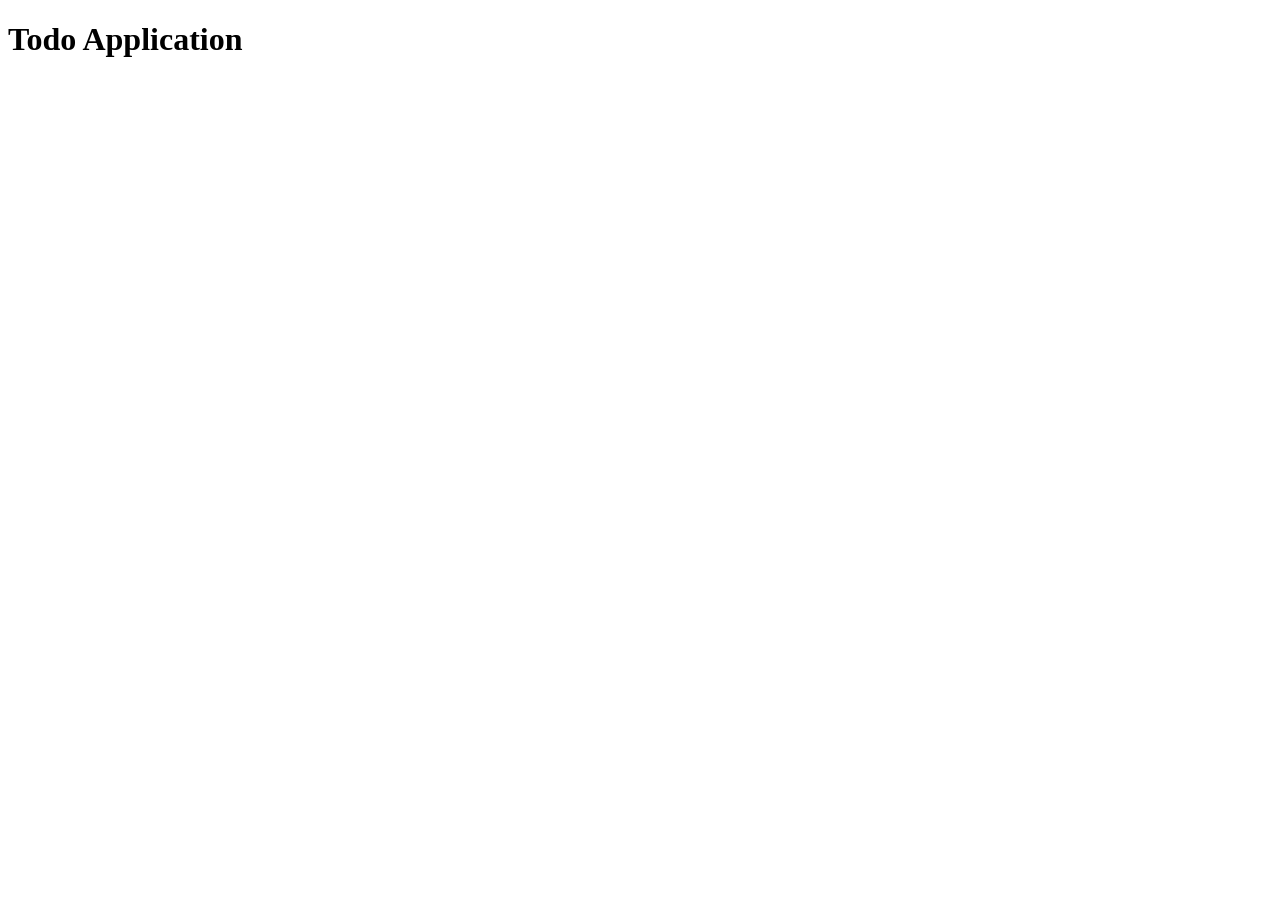
==== index.html @ 10cfd2a4 "chore: initial project setup" ====
<!DOCTYPE html>
<html lang="en">
  <head>
    <meta charset="UTF-8" />
    <meta name="viewport" content="width=device-width, initial-scale=1.0" />
    <title>Todo Application</title>
  </head>
  <body>
    <h1>Todo Application</h1>
  </body>
</html>
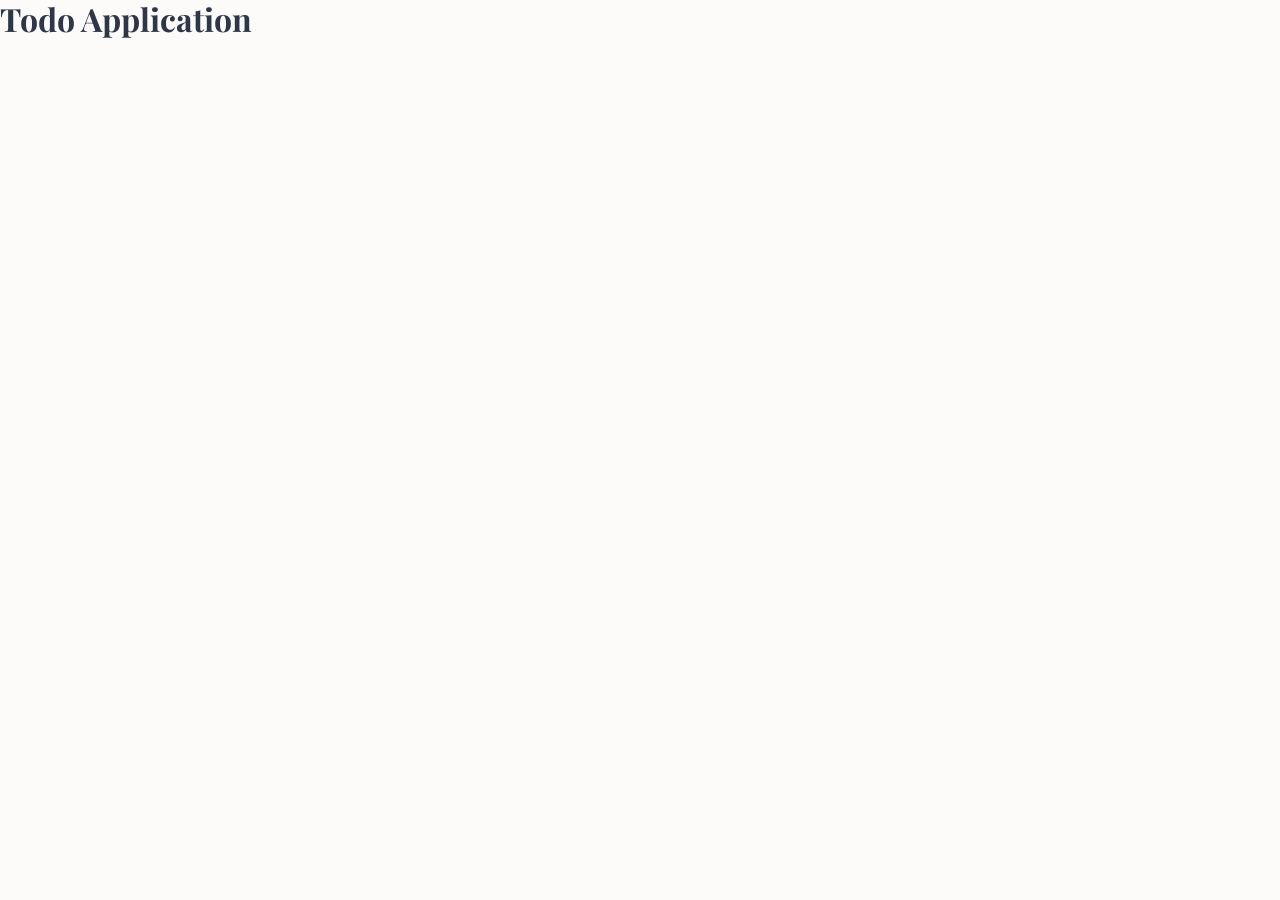
==== commit c7f49f04: "chore: add base css" ====
--- a/index.html
+++ b/index.html
@@ -4,6 +4,15 @@
     <meta charset="UTF-8" />
     <meta name="viewport" content="width=device-width, initial-scale=1.0" />
     <title>Todo Application</title>
+
+    <link rel="preconnect" href="https://fonts.googleapis.com" />
+    <link rel="preconnect" href="https://fonts.gstatic.com" crossorigin />
+    <link
+      href="https://fonts.googleapis.com/css2?family=Montserrat:ital,wght@0,100..900;1,100..900&family=Playfair+Display:ital,wght@0,400..900;1,400..900&display=swap"
+      rel="stylesheet"
+    />
+
+    <link rel="stylesheet" href="css/base.css" />
   </head>
   <body>
     <h1>Todo Application</h1>
--- a/css/base.css
+++ b/css/base.css
@@ -0,0 +1,89 @@
+/* VARIABLES */
+:root {
+  /* Brand Colors*/
+  --color-primary: #003f3d;
+  --color-secondary: #e3fffb;
+  --color-text-dark: #2d3748;
+  --color-text-light: #f7fafc;
+  --color-bg-light: #fcfbfa;
+  --color-border: #e2e8f0;
+
+  /* Typography */
+  --font-heading: "Playfair Display", Georgia, serif;
+  --font-body: "Montserrat", Arial, sans-serif;
+
+  /* Spacing System */
+  --space-xs: 0.25rem;
+  --space-sm: 0.5rem;
+  --space-md: 1rem;
+  --space-lg: 1.5rem;
+  --space-xl: 2rem;
+  --space-xxl: 3rem;
+}
+
+/* RESET AND NORMALIZATION */
+*,
+*::before,
+*::after {
+  box-sizing: border-box;
+  margin: 0;
+  padding: 0;
+}
+
+html {
+  scroll-behavior: smooth;
+  -webkit-text-size-adjust: 100%;
+}
+
+body {
+  min-height: 100vh;
+  background-color: var(--color-bg-light);
+  color: var(--color-text-dark);
+  font-family: var(--font-body);
+  line-height: 1.6;
+}
+
+ul,
+ol {
+  list-style: none;
+}
+
+img,
+picture,
+video,
+svg {
+  max-width: 100%;
+  display: block;
+}
+
+input,
+button,
+textarea,
+select {
+  font: inherit;
+}
+
+h1,
+h2,
+h3,
+h4,
+h5,
+h6 {
+  font-family: var(--font-heading);
+  font-weight: 700;
+  line-height: 1.2;
+  margin-bottom: var(--space-md);
+}
+
+p {
+  margin-bottom: var(--space-md);
+}
+
+a {
+  color: var(--color-primary);
+  text-decoration: none;
+}
+
+a:hover {
+  opacity: 0.9;
+}
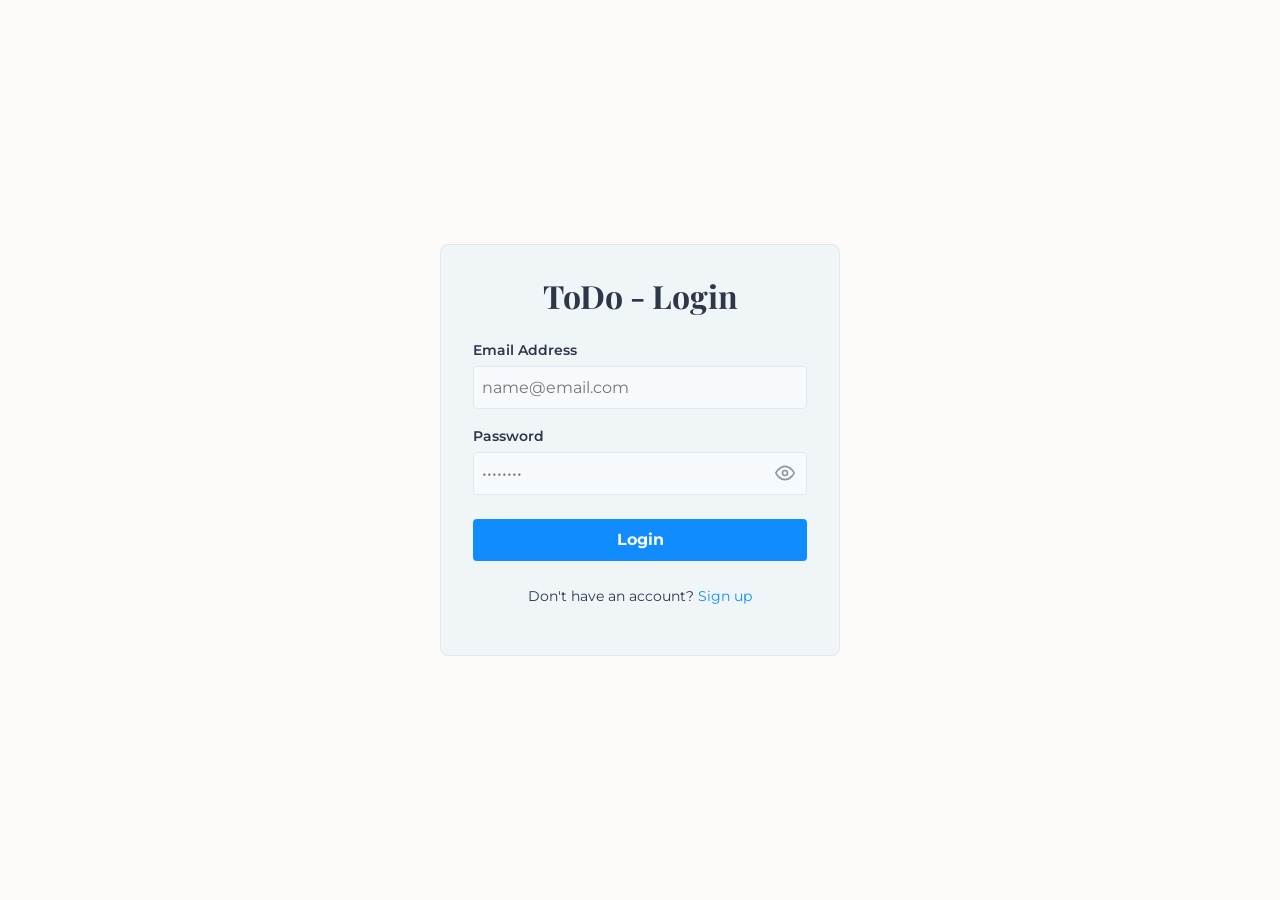
==== commit c54913a6: "feat: implement the workspace page" ====
--- a/index.html
+++ b/index.html
@@ -3,18 +3,172 @@
   <head>
     <meta charset="UTF-8" />
     <meta name="viewport" content="width=device-width, initial-scale=1.0" />
-    <title>Todo Application</title>
-
+    <title>ToDo - Workspace</title>
     <link rel="preconnect" href="https://fonts.googleapis.com" />
     <link rel="preconnect" href="https://fonts.gstatic.com" crossorigin />
     <link
       href="https://fonts.googleapis.com/css2?family=Montserrat:ital,wght@0,100..900;1,100..900&family=Playfair+Display:ital,wght@0,400..900;1,400..900&display=swap"
       rel="stylesheet"
     />
-
     <link rel="stylesheet" href="css/base.css" />
+    <link rel="stylesheet" href="css/login-signup.css" />
+    <link rel="stylesheet" href="css/workspace.css" />
   </head>
   <body>
-    <h1>Todo Application</h1>
+    <!-- Header -->
+    <header class="workspace-header">
+      <div class="header-container">
+        <div class="header-brand">ToDo</div>
+        <button id="logoutBtn" class="logout-btn">
+          <svg
+            class="logout-icon"
+            viewBox="0 0 24 24"
+            fill="none"
+            stroke="currentColor"
+            stroke-width="2"
+            stroke-linecap="round"
+            stroke-linejoin="round"
+          >
+            <path d="M9 21H5a2 2 0 0 1-2-2V5a2 2 0 0 1 2-2h4"></path>
+            <polyline points="16 17 21 12 16 7"></polyline>
+            <line x1="21" y1="12" x2="9" y2="12"></line>
+          </svg>
+          <span>Logout</span>
+        </button>
+      </div>
+    </header>
+
+    <!-- Main Workspace Grid Layout -->
+    <main class="workspace-container">
+      <!-- Top Actions Section -->
+      <section class="workspace-actions">
+        <div class="actions-title-block">
+          <h1>My Workspace</h1>
+          <p>Manage your focus and orchestrate your productivity.</p>
+        </div>
+
+        <!-- Status Filter Toggles -->
+        <div class="filter-group">
+          <button data-status="" class="filter-btn active">All</button>
+          <button data-status="pending" class="filter-btn">Pending</button>
+          <button data-status="done" class="filter-btn">Done</button>
+        </div>
+      </section>
+
+      <div class="workspace-grid">
+        <!-- Left Panel: Task Creation Form -->
+        <aside class="sidebar-panel">
+          <div class="card-panel">
+            <h2>Create Task</h2>
+            <form id="taskForm" novalidate>
+              <div class="form-group">
+                <label for="taskTitle">Title</label>
+                <input
+                  type="text"
+                  id="taskTitle"
+                  class="form-input"
+                  placeholder="What needs to be done?"
+                  maxlength="255"
+                />
+                <p id="titleError" class="error-text" aria-live="assertive"></p>
+              </div>
+
+              <div class="form-group">
+                <div class="label-row">
+                  <label for="taskDescription">Description</label>
+                  <button type="button" id="aiGenBtn" class="ai-btn">
+                    <svg
+                      class="ai-icon"
+                      viewBox="0 0 24 24"
+                      fill="none"
+                      stroke="currentColor"
+                      stroke-width="2"
+                    >
+                      <polygon
+                        points="12 2 15.09 8.26 22 9.27 17 14.14 18.18 21.02 12 17.77 5.82 21.02 7 14.14 2 9.27 8.91 8.26 12 2"
+                      ></polygon>
+                    </svg>
+                    <span>Generate via AI</span>
+                  </button>
+                </div>
+                <textarea
+                  id="taskDescription"
+                  class="form-input form-textarea"
+                  placeholder="Add context or use AI to draft details..."
+                  rows="4"
+                ></textarea>
+              </div>
+
+              <button type="submit" class="login-btn">Create Task</button>
+            </form>
+          </div>
+        </aside>
+
+        <!-- Right Panel: Tasks Content List -->
+        <section class="content-panel">
+          <!-- Dynamic tasks injection container target -->
+          <div id="taskContainer" class="task-list-feed"></div>
+
+          <!-- Empty State Graphic Box -->
+          <div id="emptyState" class="empty-state-box hidden">
+            <div class="empty-icon-circle">
+              <svg
+                viewBox="0 0 24 24"
+                fill="none"
+                stroke="currentColor"
+                stroke-width="1.5"
+              >
+                <path
+                  d="M22 19a2 2 0 0 1-2 2H4a2 2 0 0 1-2-2V5a2 2 0 0 1 2-2h5l2 3h9a2 2 0 0 1 2 2z"
+                ></path>
+              </svg>
+            </div>
+            <h3>No tasks found</h3>
+            <p>
+              Your workspace is clear. Create a new task to start orchestrating
+              your day.
+            </p>
+          </div>
+
+          <!-- Footer Pagination Control Bar -->
+          <footer class="pagination-bar">
+            <div class="pagination-left">
+              <span class="pagination-text" id="paginationInfo"
+                >Showing 0 tasks</span
+              >
+            </div>
+            <div class="pagination-direct-controls">
+              <div class="limit-selector-group">
+                <label for="pageNumberInput" class="pagination-text"
+                  >Page:</label
+                >
+                <input
+                  type="number"
+                  id="pageNumberInput"
+                  class="page-num-input"
+                  value="1"
+                  min="1"
+                />
+              </div>
+              <div class="limit-selector-group">
+                <label for="tasksPerPageSelect" class="pagination-text"
+                  >Per page:</label
+                >
+                <select id="tasksPerPageSelect" class="page-select">
+                  <option value="5" selected>5</option>
+                  <option value="10">10</option>
+                  <option value="25">25</option>
+                  <option value="50">50</option>
+                </select>
+              </div>
+            </div>
+          </footer>
+        </section>
+      </div>
+    </main>
+
+    <script src="js/services/authService.js"></script>
+    <script src="js/services/taskService.js"></script>
+    <script src="js/app.js"></script>
   </body>
 </html>
--- a/css/base.css
+++ b/css/base.css
@@ -1,11 +1,12 @@
 /* VARIABLES */
 :root {
   /* Brand Colors*/
-  --color-primary: #003f3d;
+  --color-primary: #118cff;
   --color-secondary: #e3fffb;
   --color-text-dark: #2d3748;
   --color-text-light: #f7fafc;
   --color-bg-light: #fcfbfa;
+  --color-bg-gray: #f0f5f8;
   --color-border: #e2e8f0;
 
   /* Typography */
--- a/css/login-signup.css
+++ b/css/login-signup.css
@@ -0,0 +1,113 @@
+.login-container {
+  display: flex;
+  justify-content: center;
+  align-items: center;
+  min-height: 100vh;
+  padding: var(--space-lg);
+}
+
+.login-card {
+  background-color: var(--color-bg-gray);
+  border: 1px solid var(--color-border);
+  border-radius: 8px;
+  width: 100%;
+  max-width: 400px;
+  padding: var(--space-xl);
+}
+
+.login-title {
+  text-align: center;
+  color: var(--color-text-dark);
+  margin-bottom: var(--space-lg);
+}
+
+.form-group {
+  margin-bottom: var(--space-md);
+}
+
+.form-group label {
+  display: block;
+  margin-bottom: var(--space-xs);
+  font-weight: 600;
+  font-size: 14px;
+  color: var(--color-text-dark);
+}
+
+.form-input {
+  width: 100%;
+  padding: var(--space-sm);
+  background-color: var(--color-text-light);
+  border: 1px solid var(--color-border);
+  border-radius: 4px;
+  color: var(--color-text-dark);
+}
+
+.form-input:focus {
+  border-color: var(--color-primary);
+  outline: none;
+}
+
+.password-wrapper {
+  position: relative;
+  display: flex;
+  align-items: center;
+}
+
+.password-wrapper .form-input {
+  padding-right: 40px;
+}
+
+.toggle-password-btn {
+  position: absolute;
+  right: 12px;
+  background: none;
+  border: none;
+  padding: 0;
+  cursor: pointer;
+  color: var(--color-text-dark);
+  opacity: 0.5;
+  display: flex;
+  align-items: center;
+  justify-content: center;
+}
+
+.toggle-password-btn:hover {
+  opacity: 0.8;
+}
+
+.toggle-password-btn svg {
+  width: 20px;
+  height: 20px;
+}
+
+.error-text {
+  color: #dc2626;
+  font-size: 13px;
+  font-weight: 400;
+  margin-top: 6px;
+  margin-bottom: 0;
+  display: none;
+}
+
+.login-btn {
+  width: 100%;
+  padding: var(--space-sm) var(--space-md);
+  background-color: var(--color-primary);
+  color: var(--color-text-light);
+  border: none;
+  border-radius: 4px;
+  font-weight: 700;
+  cursor: pointer;
+  margin-top: var(--space-sm);
+  transition: opacity 0.2s ease;
+}
+
+.login-btn:hover {
+  opacity: 0.9;
+}
+
+.login-footer {
+  text-align: center;
+  margin-top: var(--space-lg);
+  font-size: 14px;
+}
--- a/css/workspace.css
+++ b/css/workspace.css
@@ -0,0 +1,423 @@
+/* Layout and Spacing Containers */
+.workspace-header {
+  position: fixed;
+  top: 0;
+  left: 0;
+  width: 100%;
+  height: 64px;
+  background-color: #ffffff;
+  border-bottom: 1px solid var(--color-border);
+}
+
+/* New layout wrapper that keeps content matching the main workspace profile width */
+.header-container {
+  max-width: 1200px;
+  height: 100%;
+  margin: 0 auto;
+  padding: 0 var(--space-xl);
+  display: flex;
+  justify-content: space-between;
+  align-items: center;
+  box-sizing: border-box;
+}
+
+.header-brand {
+  font-family: var(--font-heading);
+  font-size: 1.5rem;
+  font-weight: 700;
+  color: var(--color-primary);
+}
+
+.logout-btn {
+  background: none;
+  border: 1px solid var(--color-border);
+  padding: 0.5rem var(--space-md);
+  border-radius: 6px;
+  font-family: var(--font-body);
+  font-size: 0.875rem;
+  font-weight: 600;
+  color: #64748b;
+  display: flex;
+  align-items: center;
+  gap: 0.5rem;
+  cursor: pointer;
+  transition: all 0.2s ease;
+}
+
+.logout-btn:hover {
+  background-color: #fef2f2;
+  color: #ef4444;
+  border-color: #fee2e2;
+}
+
+.logout-icon {
+  width: 16px;
+  height: 16px;
+}
+
+/* Base Body Containers */
+.workspace-container {
+  max-width: 1200px;
+  margin: 0 auto;
+  padding: 100px var(--space-xl) var(--space-xxl) var(--space-xl);
+  box-sizing: border-box;
+}
+
+.workspace-actions {
+  display: flex;
+  justify-content: space-between;
+  align-items: flex-end;
+  margin-bottom: 2.5rem;
+  flex-wrap: wrap;
+  gap: 1.5rem;
+}
+
+.actions-title-block h1 {
+  font-family: var(--font-heading);
+  font-size: 2.25rem;
+  margin: 0 0 var(--space-xs) 0;
+}
+
+.actions-title-block p {
+  margin: 0;
+  color: #64748b;
+  font-size: 0.95rem;
+}
+
+/* Filter Toggles */
+.filter-group {
+  display: flex;
+  background-color: var(--color-bg-gray);
+  padding: 4px;
+  border-radius: 8px;
+  border: 1px solid var(--color-border);
+}
+
+.filter-btn {
+  background: none;
+  border: none;
+  padding: 0.5rem 1.25rem;
+  font-family: var(--font-body);
+  font-size: 0.875rem;
+  font-weight: 600;
+  color: #64748b;
+  border-radius: 6px;
+  cursor: pointer;
+  transition: all 0.2s ease;
+}
+
+.filter-btn:hover {
+  color: var(--color-text-dark);
+}
+
+.filter-btn.active {
+  background-color: #ffffff;
+  color: var(--color-primary);
+  box-shadow: 0 1px 3px rgba(0, 0, 0, 0.1);
+}
+
+/* Layout Split Panels */
+.workspace-grid {
+  display: grid;
+  grid-template-columns: 1fr;
+  gap: var(--space-xl);
+  align-items: start;
+}
+
+@media (min-width: 992px) {
+  .workspace-grid {
+    grid-template-columns: 350px 1fr;
+  }
+}
+
+.card-panel {
+  background-color: #ffffff;
+  border: 1px solid var(--color-border);
+  border-radius: 12px;
+  padding: var(--space-lg);
+  box-shadow: 0 1px 3px rgba(0, 0, 0, 0.05);
+  position: sticky;
+  top: 90px;
+}
+
+.card-panel h2 {
+  font-family: var(--font-heading);
+  margin: 0 0 var(--space-lg) 0;
+  font-size: 1.5rem;
+}
+
+.label-row {
+  display: flex;
+  justify-content: space-between;
+  align-items: center;
+  margin-bottom: 0.35rem;
+}
+
+.label-row label {
+  margin-bottom: 0;
+}
+
+/* Input Tweaks */
+.form-textarea {
+  resize: none;
+  font-family: inherit;
+}
+
+.ai-btn {
+  background: none;
+  border: none;
+  color: var(--color-primary);
+  font-family: var(--font-body);
+  font-size: 0.75rem;
+  font-weight: 700;
+  display: flex;
+  align-items: center;
+  gap: var(--space-xs);
+  cursor: pointer;
+  padding: 2px 6px;
+  border-radius: 4px;
+}
+
+.ai-btn:hover {
+  background-color: #eff6ff;
+}
+
+.ai-icon {
+  width: 12px;
+  height: 12px;
+}
+
+/* Dynamic Task Cards */
+.task-list-feed {
+  display: flex;
+  flex-direction: column;
+  gap: var(--space-md);
+}
+
+.task-card {
+  background-color: #ffffff;
+  border: 1px solid var(--color-border);
+  border-radius: 12px;
+  padding: 1.25rem;
+  display: flex;
+  justify-content: space-between;
+  align-items: flex-start;
+  gap: 1.5rem;
+  transition: all 0.2s ease;
+}
+
+.task-card:hover {
+  transform: translateY(-1px);
+  box-shadow: 0 4px 6px -1px rgba(0, 0, 0, 0.05);
+}
+
+.task-main {
+  flex-grow: 1;
+  min-width: 0;
+}
+
+.task-title-row {
+  display: flex;
+  align-items: center;
+  gap: 0.75rem;
+  margin-bottom: 0.35rem;
+}
+
+.task-checkbox {
+  width: 18px;
+  height: 18px;
+  cursor: pointer;
+}
+
+.task-title {
+  font-family: var(--font-body);
+  font-size: 1.1rem;
+  font-weight: 600;
+  margin: 0;
+  color: var(--color-text-dark);
+  word-break: break-word;
+}
+
+.task-desc {
+  margin: 0;
+  font-size: 0.875rem;
+  color: #64748b;
+  line-height: 1.5;
+}
+
+/* Complete State Modifications */
+.task-card.done .task-title,
+.task-card.done .task-desc {
+  text-decoration: line-through;
+  opacity: 0.5;
+}
+
+/* Control Elements Right */
+.task-controls {
+  display: flex;
+  flex-direction: column;
+  align-items: flex-end;
+  gap: 0.75rem;
+  flex-shrink: 0;
+}
+
+.status-badge {
+  font-family: var(--font-body);
+  font-size: 0.7rem;
+  font-weight: 700;
+  text-transform: uppercase;
+  padding: 2px 8px;
+  border-radius: 9999px;
+  letter-spacing: 0.05em;
+}
+
+.status-badge.pending {
+  background-color: #eff6ff;
+  color: var(--color-primary);
+}
+
+.status-badge.done {
+  background-color: #f0fdf4;
+  color: #16a34a;
+}
+
+.action-buttons {
+  display: flex;
+  gap: var(--space-sm);
+}
+
+.icon-btn {
+  background: none;
+  border: 1px solid var(--color-border);
+  padding: 0.4rem;
+  border-radius: 6px;
+  cursor: pointer;
+  color: #64748b;
+  display: flex;
+  align-items: center;
+  justify-content: center;
+  transition: all 0.2s ease;
+}
+
+.icon-btn:hover {
+  background-color: var(--color-bg-gray);
+  color: var(--color-text-dark);
+}
+
+.icon-btn.delete:hover {
+  background-color: #fef2f2;
+  color: #ef4444;
+  border-color: #fee2e2;
+}
+
+.icon-btn svg {
+  width: 16px;
+  height: 16px;
+}
+
+/* Pagination Control Layout */
+.pagination-bar {
+  margin-top: var(--space-xl);
+  padding-top: 1.5rem;
+  border-top: 1px solid var(--color-border);
+  display: flex;
+  justify-content: space-between;
+  align-items: center;
+}
+
+.pagination-left {
+  display: flex;
+  align-items: center;
+  gap: var(--space-xl);
+  flex-wrap: wrap;
+}
+
+.pagination-direct-controls {
+  display: flex;
+  align-items: center;
+  gap: 1.5rem;
+}
+
+.limit-selector-group {
+  display: flex;
+  align-items: center;
+  gap: var(--space-sm);
+}
+
+.page-select,
+.page-num-input {
+  background-color: #ffffff;
+  border: 1px solid var(--color-border);
+  padding: 0.35rem 0.5rem;
+  border-radius: 6px;
+  font-family: var(--font-body);
+  font-size: 0.85rem;
+  font-weight: 600;
+  color: var(--color-text-dark);
+  outline: none;
+  transition: border-color 0.2s ease;
+}
+
+.page-num-input {
+  width: 60px;
+  text-align: center;
+}
+
+.page-select {
+  cursor: pointer;
+}
+
+.page-select:focus,
+.page-num-input:focus {
+  border-color: var(--color-primary);
+}
+
+.pagination-text {
+  margin: 0;
+  font-size: 0.875rem;
+  color: #64748b;
+}
+
+/* Empty State Styling */
+.empty-state-box {
+  text-align: center;
+  padding: 4rem var(--space-xl);
+  background-color: #ffffff;
+  border: 2px dashed var(--color-border);
+  border-radius: 12px;
+}
+
+.empty-state-box.hidden {
+  display: none !important;
+}
+
+.empty-icon-circle {
+  width: 72px;
+  height: 72px;
+  background-color: var(--color-bg-gray);
+  border-radius: 50%;
+  display: flex;
+  align-items: center;
+  justify-content: center;
+  margin: 0 auto 1.25rem auto;
+  color: #94a3b8;
+}
+
+.empty-icon-circle svg {
+  width: 36px;
+  height: 36px;
+}
+
+.empty-state-box h3 {
+  font-family: var(--font-heading);
+  font-size: 1.35rem;
+  margin: 0 0 var(--space-sm) 0;
+  color: var(--color-text-dark);
+}
+
+.empty-state-box p {
+  margin: 0 auto;
+  font-size: 0.9rem;
+  color: #64748b;
+  max-width: 300px;
+}
